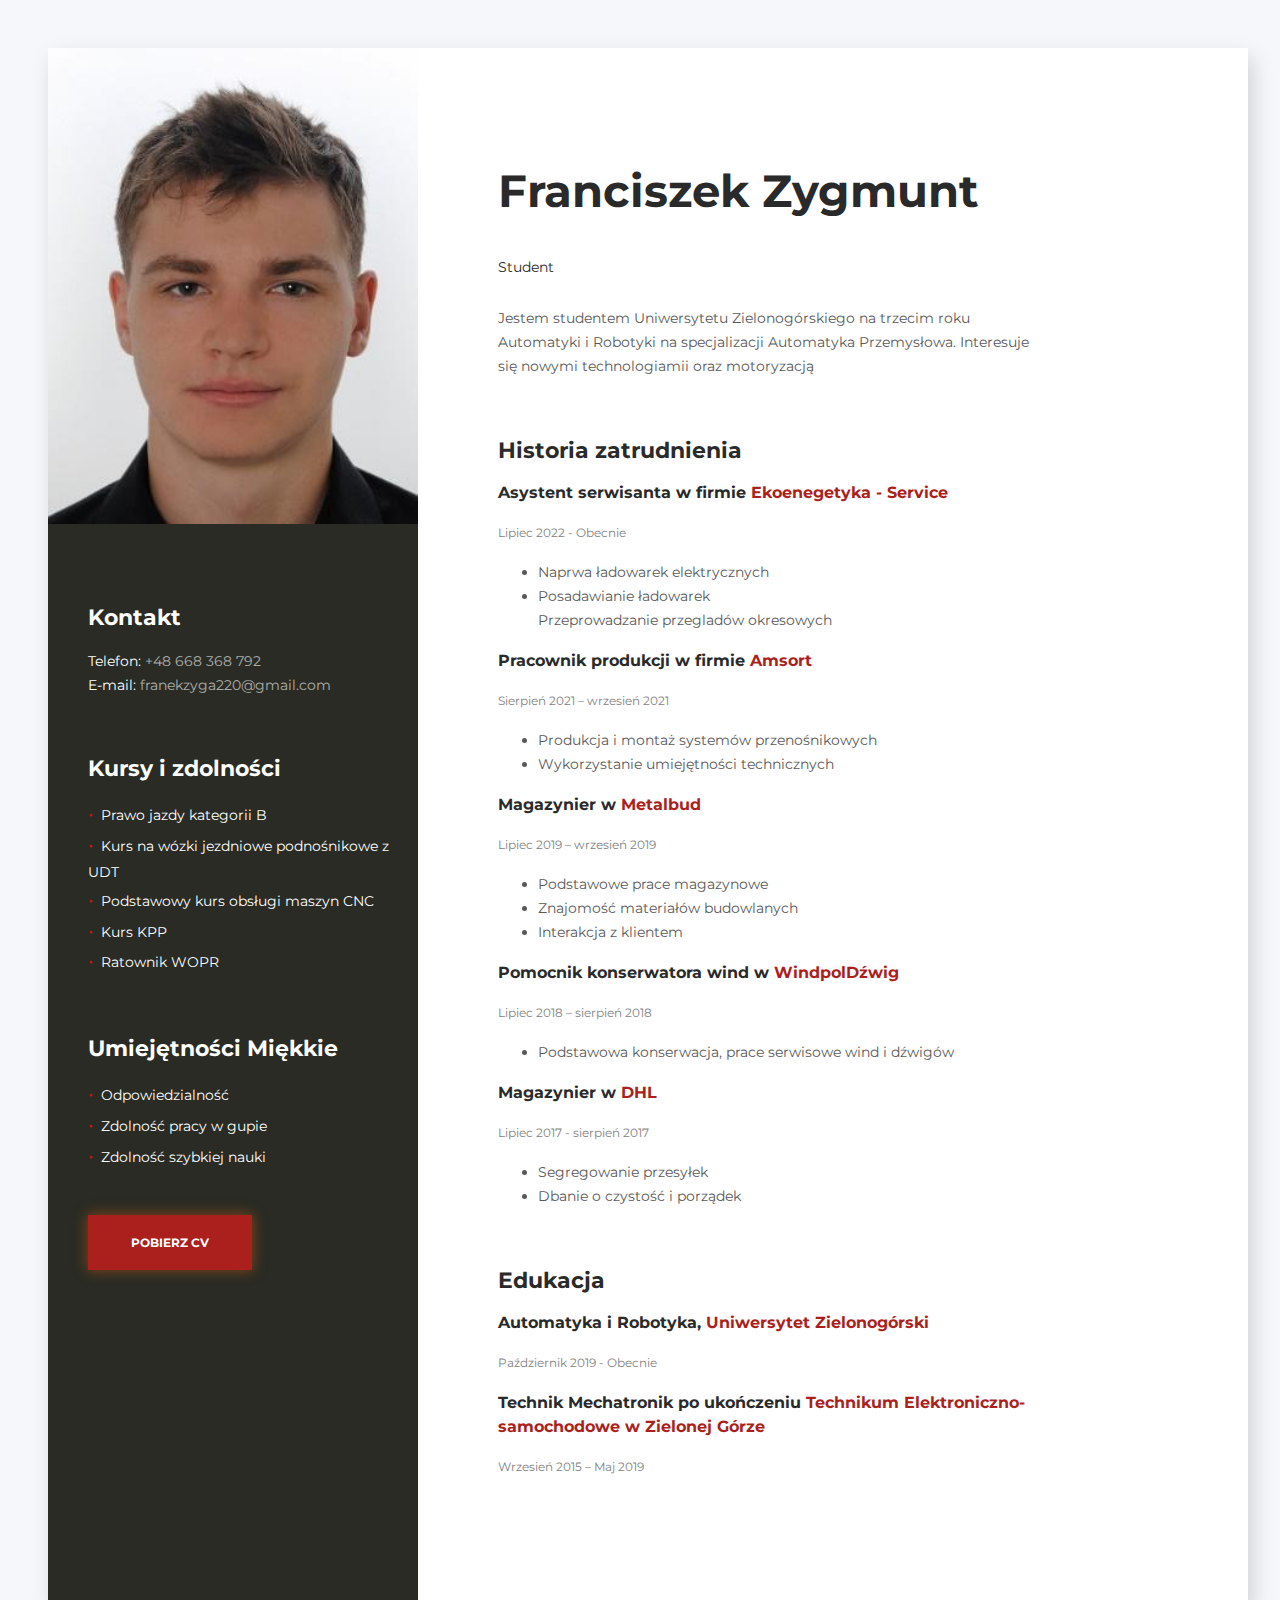
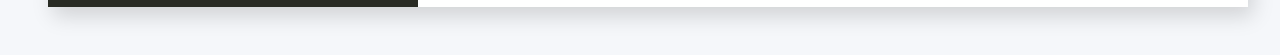
==== index.html @ d5275b61 "Add files via upload" ====
<!DOCTYPE html>
<html lang="en">
  <head>
    <meta charset="UTF-8" />
    <meta name="viewport" content="width=device-width, initial-scale=1.0" />
    <title>Curriculum vitae Franciszek Zygmunt</title>
    <link rel="stylesheet" href="./css/animate.css" >
    <link rel="stylesheet" href="./css/style.css" />
    <link href="https://fonts.googleapis.com/css2?family=Montserrat:wght@400;700&display=swap" rel="stylesheet">
  </head>
  <body>
    <div class="container">
      <aside class="left-side">
        <img
          src="./images/photo.png"
          alt="Moja fotografia"
          width="370"
          class="photo"
        />

        <section class="contacts">
          <h2 class="contacts-title">Kontakt</h2>
          <ul class="contacts-list">
            <li class="contacts-item">
              Telefon:
              <a href="tel:+48 668 368 792" class="contacts-link"
                >+48 668 368 792</a
              >
            </li>
            <li class="contacts-item">
              E-mail:
              <a href="mailto:witold.g83@gmail.com" class="contacts-link"
                >franekzyga220@gmail.com</a
              >
            </li>
          </ul>
        </section>

        <section class="skills">
          <h2 class="skills-title">
            Kursy i zdolności
          </h2>
          <ul class="skills-list">
            <li class="skills-item">Prawo jazdy kategorii B</li>
            <li class="skills-item">Kurs na wózki jezdniowe podnośnikowe z UDT</li>
            <li class="skills-item">Podstawowy kurs obsługi maszyn CNC</li>
            <li class="skills-item">Kurs KPP</li>
            <li class="skills-item">Ratownik  WOPR</li>
            
          </ul>
        </section>
        <section class="skills">
          <h2 class="skills-title">
            Umiejętności Miękkie 
          </h2>
          <ul class="skills-list">
            <li class="skills-item">Odpowiedzialność</li>
            <li class="skills-item">Zdolność pracy w gupie</li>
            <li class="skills-item">Zdolność szybkiej nauki</li>
          </ul>
        </section>
        <section class="widget">
          <a class="widget-link" href="Franciszek_Zygmunt.pdf" download>Pobierz CV</a>
        </section>
      </aside>
      <div class="right-side">
        <section class="bio">
          <h1 class="bio-title">Franciszek Zygmunt</h1>
          </h1>
          <p class="bio-occupation">
            Student
          </p>
          <p class="bio-about">
           Jestem studentem Uniwersytetu Zielonogórskiego na trzecim roku Automatyki i Robotyki na specjalizacji Automatyka Przemysłowa.
           Interesuje się nowymi technologiamii oraz motoryzacją
          </p>
        </section>

          </ol>
        </section>
        <section class="jobs">
          <h2 class="jobs-title">
            Historia zatrudnienia
          </h2>
          <h3 class="jobs-occupation">
            Asystent serwisanta w firmie <span class="accent">Ekoenegetyka - Service</span>
          </h3>
          <p class="jobs-time">Lipiec 2022 - Obecnie</p>
          <ul class="experience">
            <li class="experience-item">Naprwa ładowarek elektrycznych</li>
            <li class="experience-item">Posadawianie ładowarek</li>
            <il class="experience-item">Przeprowadzanie przegladów okresowych</il>
          </ul>

          <h3 class="jobs-occupation">
            Pracownik produkcji w firmie <span class="accent">Amsort</span>
        </h3>
        <p class="jobs-time">Sierpień 2021 – wrzesień 2021</p>
        <ul class="experience">
          <li class="experience-item">Produkcja i montaż systemów przenośnikowych</li>
          <li class="experience-item">Wykorzystanie umiejętności technicznych</li>
                   
        </ul>

        <h3 class="jobs-occupation">
          Magazynier w <span class="accent">Metalbud</span>
        </h3>
        <p class="jobs-time">Lipiec 2019 – wrzesień 2019</p>
        <ul class="experience">
          <li class="experience-item">Podstawowe prace magazynowe</li>
          <li class="experience-item">Znajomość materiałów budowlanych</li>
          <li class="experience-item">Interakcja z klientem</li>
        </ul>

        <h3 class="jobs-occupation">
          Pomocnik konserwatora wind w <span class="accent">WindpolDźwig</span>
      </h3>
      <p class="jobs-time">Lipiec 2018 – sierpień 2018</p>
      <ul class="experience">
        <li class="experience-item">Podstawowa konserwacja, prace serwisowe wind i dźwigów</li>
        
      </ul>

          <h3 class="jobs-occupation">
            Magazynier w
            <span class="accent">DHL</span>
          </h3>

          <p class="jobs-time">
            Lipiec 2017 - sierpień 2017
          </p>

          <ul class="experience">
            <li class="experience-item">
              Segregowanie przesyłek
            </li>
            <li class="experience-item">
              Dbanie o czystość i porządek
            </li>
          </ul>

           

          

        </section>
        <section class="education">
          <h2 class="education-title">Edukacja</h2>

          <h3 class="education-degree">
            Automatyka i Robotyka,
            <span class="accent"
              >Uniwersytet Zielonogórski</span
            >
          </h3>

          <p class="education-time">Październik 2019 - Obecnie</p>
          <h3 class="education-degree">
            Technik Mechatronik po ukończeniu
            <span class="accent"
              >Technikum Elektroniczno-samochodowe w Zielonej Górze</span
            >
          </h3>
          <p class="education-time">Wrzesień 2015 – Maj 2019</p>

        

          
        </section>
      </div>
    </div>
  </body>
</html>
---- css/style.css ----
body {
  background-color: #f5f7fa;
  padding: 40px;
  font-family: 'Montserrat', sans-serif;
}

.container {
  display: flex;
  width: 1200px;
  margin-left: auto;
  margin-right: auto;

  background-color: #fff;
  box-shadow: 5px 9px 20px rgba(0, 0, 0, 0.15);
}

.bio,
.projects,
.jobs,
.education {
  margin-bottom: 60px;
}

.right-side {
  width: 830px;
  padding-left: 80px;
  padding-right: 200px;
  padding-top: 68px;
  padding-bottom: 68px;
}

.bio-title {
  font-size: 45px;
  line-height: 2;
  margin-bottom: 20px;
}

.bio-occupation {
  margin-bottom: 27px;
}

.bio-title,
.bio-occupation {
  color: #2a2a2a;
}

.bio-occupation,
.bio-about {
  font-size: 14px;
  line-height: 1.714;
}

.bio-about {
  color: #595959;
}

.projects-title {
  margin-bottom: 14px;
  color: #2a2a2a;
  font-size: 22px;
  line-height: 24px;
}

.projects-link {
  color: #220fdc;
  font-size: 14px;
  line-height: 24px;
}

.projects-link:hover {
  color: #AB1F1C;
}

.jobs-title,
.education-title {
  color: #2a2a2a;
  font-size: 22px;
  line-height: 1.091;
}

.jobs-occupation,
.education-degree {
  color: #2a2a2a;
  font-size: 16px;
  line-height: 1.5;
}

.jobs-time,
.education-time {
  color: #828282;
  font-size: 12px;
  line-height: 2;
}

.experience-item {
  color: #595959;
  font-size: 14px;
  line-height: 1.714;
}

.accent {
  color: #AB1F1C;
}

/* ========= left-side ========= */

.left-side {
  width: 370px;
  background-color: #292B24;
  color: #fff;
}

.skills-title {
  font-size: 22px;
  line-height: 1.091;
}

.skills-item {
  font-size: 14px;
  line-height: 1.714;
}

.skills-list {
  list-style: none;
  padding-left: 0;
}

.skills-item::before {
  content: "\2022";
  margin-right: 8px;
  color: #C71712;
  font-size: 18px;
}

.photo {
  width: 370px;
}

.photo,
.contacts,
.skills,
.widget {
  margin-bottom: 60px;
}

.contacts,
.skills,
.widget {
  padding-left: 40px;
}

.contacts-title,
.skills-title {
  color: #ffffff;
  font-family: Montserrat;
  font-size: 22px;
  font-weight: 700;
  line-height: 24px;
}

.contacts-list {
  list-style: none;
  padding-left: 0;
}

.contacts-item {
  font-size: 14px;
  font-weight: 400;
  line-height: 24px;
  color: #ffffff;
}

.contacts-link {
  opacity: 0.6;
  color: #ffffff;
  text-decoration: none;
}

.contacts-link:hover {
  opacity: 1;
  text-decoration: underline;
}

.widget-link {
  color: #fff;
  background-color: #AB1F1C;
  padding-top: 20px;
  padding-right: 43px;
  padding-bottom: 20px;
  padding-left: 43px;
  text-decoration: none;
  text-transform: uppercase;
  font-size: 12px;
  font-weight: bold;
  box-shadow: 0px 0px 13px 1px rgba(255,107,8,0.4);
}

.widget-link:hover {
  box-shadow: 0px 6px 32px 1px rgba(255,107,8,0.92);
}

.widget:hover {
  animation: shake 1s;
}

.photo:hover {
  animation: pulse 1s;
}
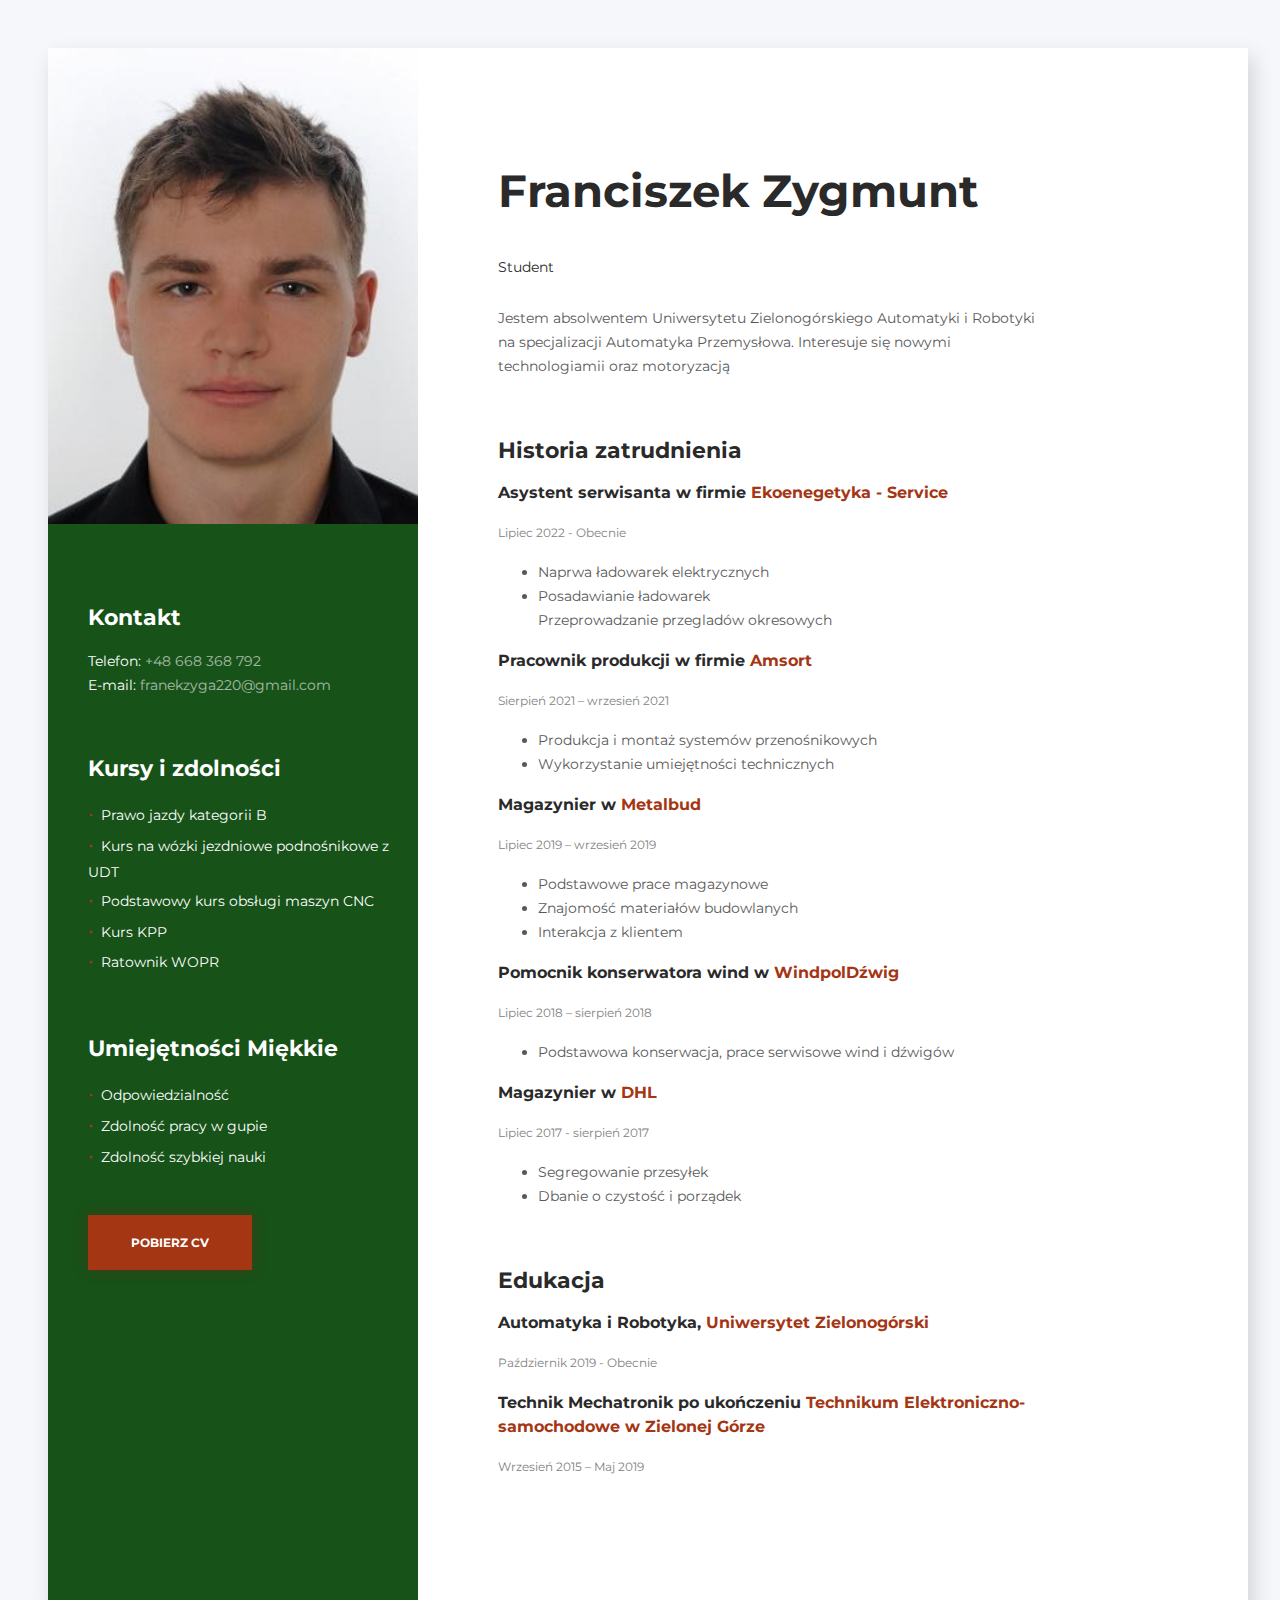
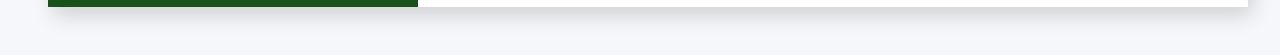
==== commit 1882b2c4: "Update index.html" ====
--- a/index.html
+++ b/index.html
@@ -71,7 +71,7 @@
             Student
           </p>
           <p class="bio-about">
-           Jestem studentem Uniwersytetu Zielonogórskiego na trzecim roku Automatyki i Robotyki na specjalizacji Automatyka Przemysłowa.
+           Jestem absolwentem Uniwersytetu Zielonogórskiego Automatyki i Robotyki na specjalizacji Automatyka Przemysłowa.
            Interesuje się nowymi technologiamii oraz motoryzacją
           </p>
         </section>
--- a/css/style.css
+++ b/css/style.css
@@ -62,7 +62,7 @@
 }
 
 .projects-link {
-  color: #220fdc;
+  color: #175219;
   font-size: 14px;
   line-height: 24px;
 }
@@ -99,14 +99,14 @@
 }
 
 .accent {
-  color: #AB1F1C;
+  color: #a43614;
 }
 
 /* ========= left-side ========= */
 
 .left-side {
   width: 370px;
-  background-color: #292B24;
+  background-color: #175219;
   color: #fff;
 }
 
@@ -128,7 +128,8 @@
 .skills-item::before {
   content: "\2022";
   margin-right: 8px;
-  color: #C71712;
+  color: #a43614;
+  ;
   font-size: 18px;
 }
 
@@ -183,7 +184,8 @@
 
 .widget-link {
   color: #fff;
-  background-color: #AB1F1C;
+  background-color: #a43614;
+  ;
   padding-top: 20px;
   padding-right: 43px;
   padding-bottom: 20px;
@@ -192,11 +194,11 @@
   text-transform: uppercase;
   font-size: 12px;
   font-weight: bold;
-  box-shadow: 0px 0px 13px 1px rgba(255,107,8,0.4);
+  box-shadow: 0px 0px 13px 1px rgba(167, 11, 16, 0.236);
 }
 
 .widget-link:hover {
-  box-shadow: 0px 6px 32px 1px rgba(255,107,8,0.92);
+  box-shadow: 0px 6px 32px 1px rgba(175, 18, 18, 0.92);
 }
 
 .widget:hover {
@@ -205,4 +207,4 @@
 
 .photo:hover {
   animation: pulse 1s;
-}+}
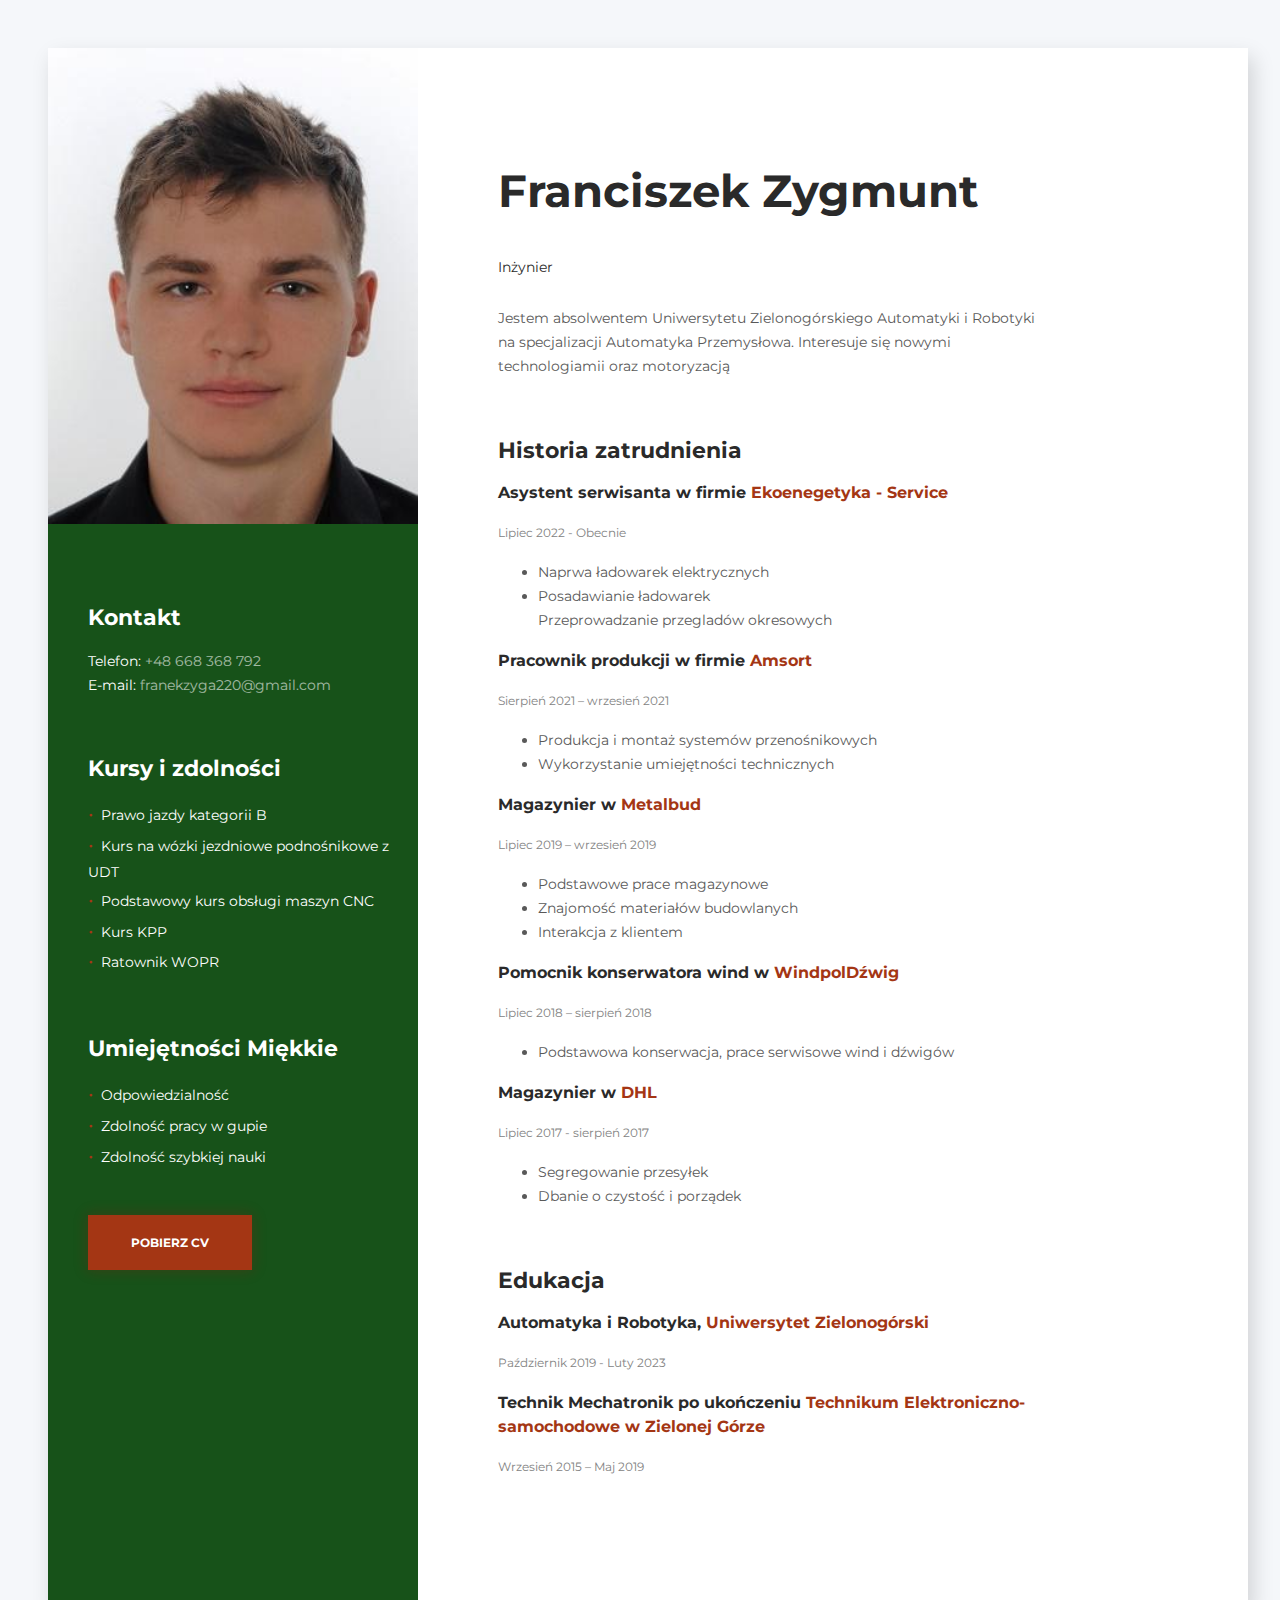
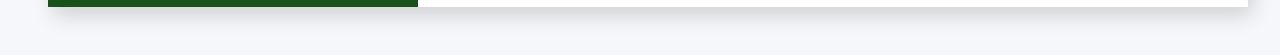
==== commit a9c696ac: "Update index.html" ====
--- a/index.html
+++ b/index.html
@@ -29,7 +29,7 @@
             </li>
             <li class="contacts-item">
               E-mail:
-              <a href="mailto:witold.g83@gmail.com" class="contacts-link"
+              <a href="mailto:franekzyga220@gmail.com" class="contacts-link"
                 >franekzyga220@gmail.com</a
               >
             </li>
@@ -68,7 +68,7 @@
           <h1 class="bio-title">Franciszek Zygmunt</h1>
           </h1>
           <p class="bio-occupation">
-            Student
+            Inżynier
           </p>
           <p class="bio-about">
            Jestem absolwentem Uniwersytetu Zielonogórskiego Automatyki i Robotyki na specjalizacji Automatyka Przemysłowa.
@@ -154,7 +154,7 @@
             >
           </h3>
 
-          <p class="education-time">Październik 2019 - Obecnie</p>
+          <p class="education-time">Październik 2019 - Luty 2023</p>
           <h3 class="education-degree">
             Technik Mechatronik po ukończeniu
             <span class="accent"
